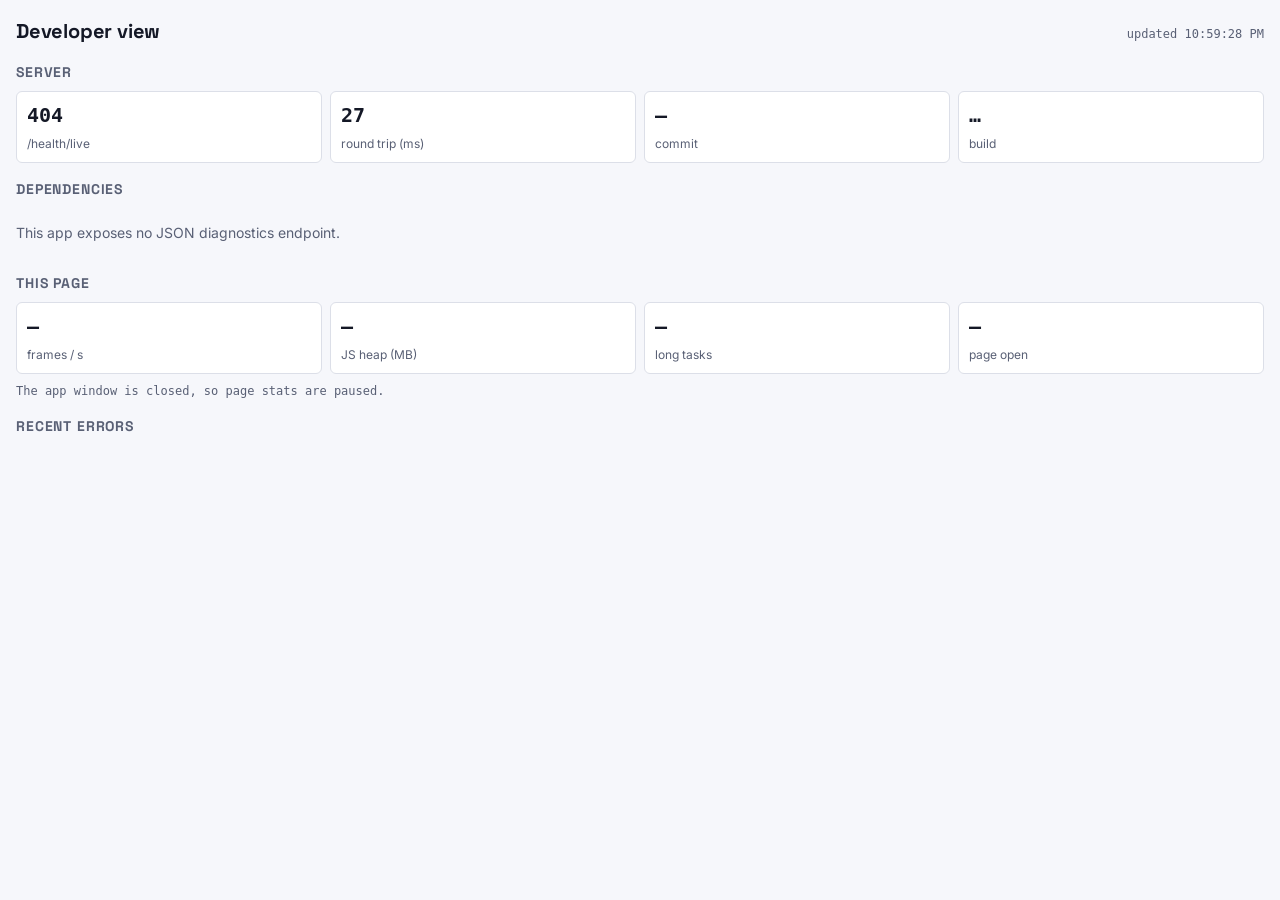
==== src/PoFightJudge.Client/wwwroot/po-dev.html @ a278e007 "chore: po look on fightjudge - one header, gear page, device theme, commit-date stamp, dev window Co" ====
<!doctype html>
<!-- po-dev.html — SAME FILE IN EVERY PO WEB APP (wwwroot/po-dev.html). Opened by Tab via js/po-devwindow.js. -->
<html lang="en">
<head>
  <meta charset="utf-8">
  <meta name="viewport" content="width=device-width, initial-scale=1">
  <meta name="robots" content="noindex">
  <title>Developer view</title>
  <link rel="stylesheet" href="css/po-tokens.css">
  <style>
    body { margin: 0; padding: 16px; display: grid; gap: 16px; }
    header { display: flex; justify-content: space-between; align-items: baseline; gap: 8px; }
    h1 { font-size: var(--po-text-lg); margin: 0; }
    .meta { color: var(--po-text-muted); font-size: var(--po-text-xs); font-family: var(--po-font-mono); }
    section { display: grid; gap: 8px; }
    h2 { font-size: var(--po-text-sm); margin: 0; text-transform: uppercase; letter-spacing: .06em; color: var(--po-text-muted); }
    .grid { display: grid; grid-template-columns: repeat(auto-fit, minmax(120px, 1fr)); gap: 8px; }
    .stat { background: var(--po-surface); border: 1px solid var(--po-border); border-radius: var(--po-radius-sm); padding: 8px 10px; }
    .stat b { display: block; font-family: var(--po-font-mono); font-size: var(--po-text-lg); font-variant-numeric: tabular-nums; }
    .stat span { font-size: var(--po-text-xs); color: var(--po-text-muted); }
    .row { display: grid; grid-template-columns: minmax(0, 1fr) auto auto; gap: 8px; align-items: center;
           background: var(--po-surface); border: 1px solid var(--po-border); border-radius: var(--po-radius-sm); padding: 6px 10px; font-size: var(--po-text-sm); }
    .row code { font-family: var(--po-font-mono); color: var(--po-text-muted); font-size: var(--po-text-xs); }
    ol { margin: 0; padding-left: 18px; font-family: var(--po-font-mono); font-size: var(--po-text-xs); display: grid; gap: 4px; }
    .empty { color: var(--po-text-muted); font-size: var(--po-text-sm); }
  </style>
</head>
<body>
  <header>
    <h1 id="app">Developer view</h1>
    <span class="meta" id="updated">starting…</span>
  </header>
  <section>
    <h2>Server</h2>
    <div class="grid">
      <div class="stat"><b id="live">…</b><span>/health/live</span></div>
      <div class="stat"><b id="latency">…</b><span>round trip (ms)</span></div>
      <div class="stat"><b id="commit">…</b><span>commit</span></div>
      <div class="stat"><b id="build">…</b><span>build</span></div>
    </div>
  </section>
  <section>
    <h2>Dependencies <span class="meta" id="source"></span></h2>
    <div id="deps" style="display:grid;gap:6px"><p class="empty">Checking…</p></div>
  </section>
  <section>
    <h2>This page</h2>
    <div class="grid">
      <div class="stat"><b id="fps">–</b><span>frames / s</span></div>
      <div class="stat"><b id="mem">–</b><span>JS heap (MB)</span></div>
      <div class="stat"><b id="longtasks">–</b><span>long tasks</span></div>
      <div class="stat"><b id="uptime">–</b><span>page open</span></div>
    </div>
    <div class="meta" id="route"></div>
  </section>
  <section>
    <h2>Recent errors</h2>
    <ol id="errors"></ol>
  </section>
  <script src="js/po-dev.js"></script>
</body>
</html>
---- src/PoFightJudge.Client/wwwroot/css/po-tokens.css ----
/* po-tokens.css — SAME FILE IN EVERY PO WEB APP. Do not edit one copy: change all ten together.
   One look for the estate: light and dark follow the device, one indigo accent, Inter for text,
   Space Grotesk for titles, one spacing ladder, one shell (header, version stamp, settings gear).
   Fonts are self-hosted (wwwroot/fonts/, variable woff2, latin subset): no external host, so no
   CSP change and no third-party request. App stylesheets alias their own variables to these
   tokens instead of defining new colours. */

@font-face {
  font-family: "Inter";
  src: url("../fonts/inter-latin.woff2") format("woff2");
  font-weight: 100 900;
  font-style: normal;
  font-display: swap;
}
@font-face {
  font-family: "Space Grotesk";
  src: url("../fonts/space-grotesk-latin.woff2") format("woff2");
  font-weight: 300 700;
  font-style: normal;
  font-display: swap;
}

:root {
  color-scheme: light dark;

  /* colour — light (default) */
  --po-bg: #f6f7fb;
  --po-surface: #ffffff;
  --po-surface-2: #eef0f6;
  --po-border: #dcdfe8;
  --po-text: #141826;
  --po-text-muted: #596075;
  --po-accent: #4f46e5;
  --po-accent-hover: #4338ca;
  --po-on-accent: #ffffff;
  --po-accent-soft: #e8e7fd;
  --po-success: #157f3d;
  --po-warning: #9a5b00;
  --po-danger: #c0262d;
  --po-info: #1d5fbf;
  --po-focus: #4f46e5;

  /* type */
  --po-font: "Inter", system-ui, -apple-system, "Segoe UI", Roboto, sans-serif;
  --po-font-display: "Space Grotesk", "Inter", system-ui, sans-serif;
  --po-font-mono: ui-monospace, "Cascadia Mono", Consolas, monospace;
  --po-text-xs: 0.75rem;
  --po-text-sm: 0.875rem;
  --po-text-md: 1rem;
  --po-text-lg: 1.25rem;
  --po-text-xl: 1.5rem;
  --po-text-2xl: 2rem;

  /* space, shape, depth */
  --po-space-1: 4px;
  --po-space-2: 8px;
  --po-space-3: 12px;
  --po-space-4: 16px;
  --po-space-5: 24px;
  --po-space-6: 32px;
  --po-radius-sm: 6px;
  --po-radius: 10px;
  --po-radius-pill: 999px;
  --po-shadow: 0 1px 2px rgb(16 20 38 / 6%), 0 4px 16px rgb(16 20 38 / 6%);
  --po-header-h: 56px;
  --po-z-header: 100;
  --po-z-stamp: 1000;

  /* Radzen bridge: apps that use Radzen inherit the accent and status colours. */
  --rz-primary: var(--po-accent);
  --rz-primary-light: var(--po-accent-hover);
  --rz-primary-lighter: var(--po-accent-soft);
  --rz-primary-dark: var(--po-accent-hover);
  --rz-on-primary: var(--po-on-accent);
  --rz-success: var(--po-success);
  --rz-warning: var(--po-warning);
  --rz-danger: var(--po-danger);
  --rz-info: var(--po-info);
  --rz-text-font-family: var(--po-font);
  --rz-body-background-color: var(--po-bg);
  --rz-base-background-color: var(--po-surface);
  --rz-text-color: var(--po-text);
}

@media (prefers-color-scheme: dark) {
  :root {
    --po-bg: #0f1117;
    --po-surface: #171a23;
    --po-surface-2: #1f2330;
    --po-border: #2c3142;
    --po-text: #e8eaf2;
    --po-text-muted: #a1a8bd;
    --po-accent: #8b85ff;
    --po-accent-hover: #a29dff;
    --po-on-accent: #0f1117;
    --po-accent-soft: #24224a;
    --po-success: #5fd08c;
    --po-warning: #f0b84f;
    --po-danger: #ff7b7b;
    --po-info: #79a8ff;
    --po-focus: #a29dff;
    --po-shadow: 0 1px 2px rgb(0 0 0 / 40%), 0 4px 16px rgb(0 0 0 / 30%);
  }
}

html { background: var(--po-bg); }
body {
  background: var(--po-bg);
  color: var(--po-text);
  font-family: var(--po-font);
  font-size: var(--po-text-md);
  line-height: 1.5;
}
h1, h2, h3, .po-display { font-family: var(--po-font-display); letter-spacing: -0.01em; }
:focus-visible { outline: 2px solid var(--po-focus); outline-offset: 2px; }

/* ── Shell: header (title upper-left; email + settings upper-right). Shown signed in AND out. ── */
.po-header {
  position: sticky;
  top: 0;
  z-index: var(--po-z-header);
  display: flex;
  align-items: center;
  justify-content: space-between;
  gap: var(--po-space-3);
  min-height: var(--po-header-h);
  padding: 0 max(var(--po-space-4), env(safe-area-inset-right, 0px)) 0 max(var(--po-space-4), env(safe-area-inset-left, 0px));
  background: var(--po-surface);
  border-bottom: 1px solid var(--po-border);
}
.po-header__title {
  display: inline-flex;
  align-items: center;
  gap: var(--po-space-2);
  min-width: 0;
  font-family: var(--po-font-display);
  font-size: var(--po-text-lg);
  font-weight: 600;
  color: var(--po-text);
  text-decoration: none;
  white-space: nowrap;
}
.po-header__actions {
  display: flex;
  align-items: center;
  gap: var(--po-space-2);
  flex-shrink: 0;
  min-width: 0;
}
.po-header__email {
  max-width: 28ch;
  overflow: hidden;
  text-overflow: ellipsis;
  white-space: nowrap;
  font-size: var(--po-text-sm);
  color: var(--po-text-muted);
}
@media (max-width: 480px) {
  .po-header__email { max-width: 16ch; font-size: var(--po-text-xs); }
}
.po-header__settings {
  display: inline-flex;
  align-items: center;
  justify-content: center;
  width: 40px;
  height: 40px;
  border-radius: 50%;
  border: 1px solid var(--po-border);
  background: var(--po-surface-2);
  color: var(--po-text);
  cursor: pointer;
  text-decoration: none;
}
.po-header__settings:hover { border-color: var(--po-accent); color: var(--po-accent); }
.po-header__settings svg { width: 20px; height: 20px; }

/* ── Shell: build stamp, vYYMMDD, fixed lower-right on every page ── */
.po-version {
  position: fixed;
  right: max(var(--po-space-3), env(safe-area-inset-right, 0px));
  bottom: max(var(--po-space-3), env(safe-area-inset-bottom, 0px));
  z-index: var(--po-z-stamp);
  padding: 2px 8px;
  border-radius: var(--po-radius-pill);
  background: var(--po-surface);
  border: 1px solid var(--po-border);
  color: var(--po-text-muted);
  font-family: var(--po-font-mono);
  font-size: var(--po-text-xs);
  line-height: 1.6;
  pointer-events: none;
  opacity: 0.9;
}
/* Apps with a bottom nav on phones lift the stamp above it by setting --po-stamp-lift. */
@media (max-width: 768px) {
  .po-version { bottom: calc(max(var(--po-space-3), env(safe-area-inset-bottom, 0px)) + var(--po-stamp-lift, 0px)); }
}

/* ── Shell: /diag status cards ── */
.po-diag { display: grid; gap: var(--po-space-4); max-width: 960px; margin: 0 auto; padding: var(--po-space-5) var(--po-space-4); }
.po-diag__group { display: grid; gap: var(--po-space-2); }
.po-diag__card {
  display: grid;
  grid-template-columns: minmax(0, 1fr) auto;
  gap: var(--po-space-1) var(--po-space-3);
  padding: var(--po-space-3) var(--po-space-4);
  background: var(--po-surface);
  border: 1px solid var(--po-border);
  border-radius: var(--po-radius);
}
.po-badge { display: inline-block; padding: 2px 10px; border-radius: var(--po-radius-pill); font-size: var(--po-text-xs); font-weight: 600; }
.po-badge--ok { color: var(--po-success); background: color-mix(in srgb, var(--po-success) 14%, transparent); }
.po-badge--warn { color: var(--po-warning); background: color-mix(in srgb, var(--po-warning) 16%, transparent); }
.po-badge--bad { color: var(--po-danger); background: color-mix(in srgb, var(--po-danger) 14%, transparent); }
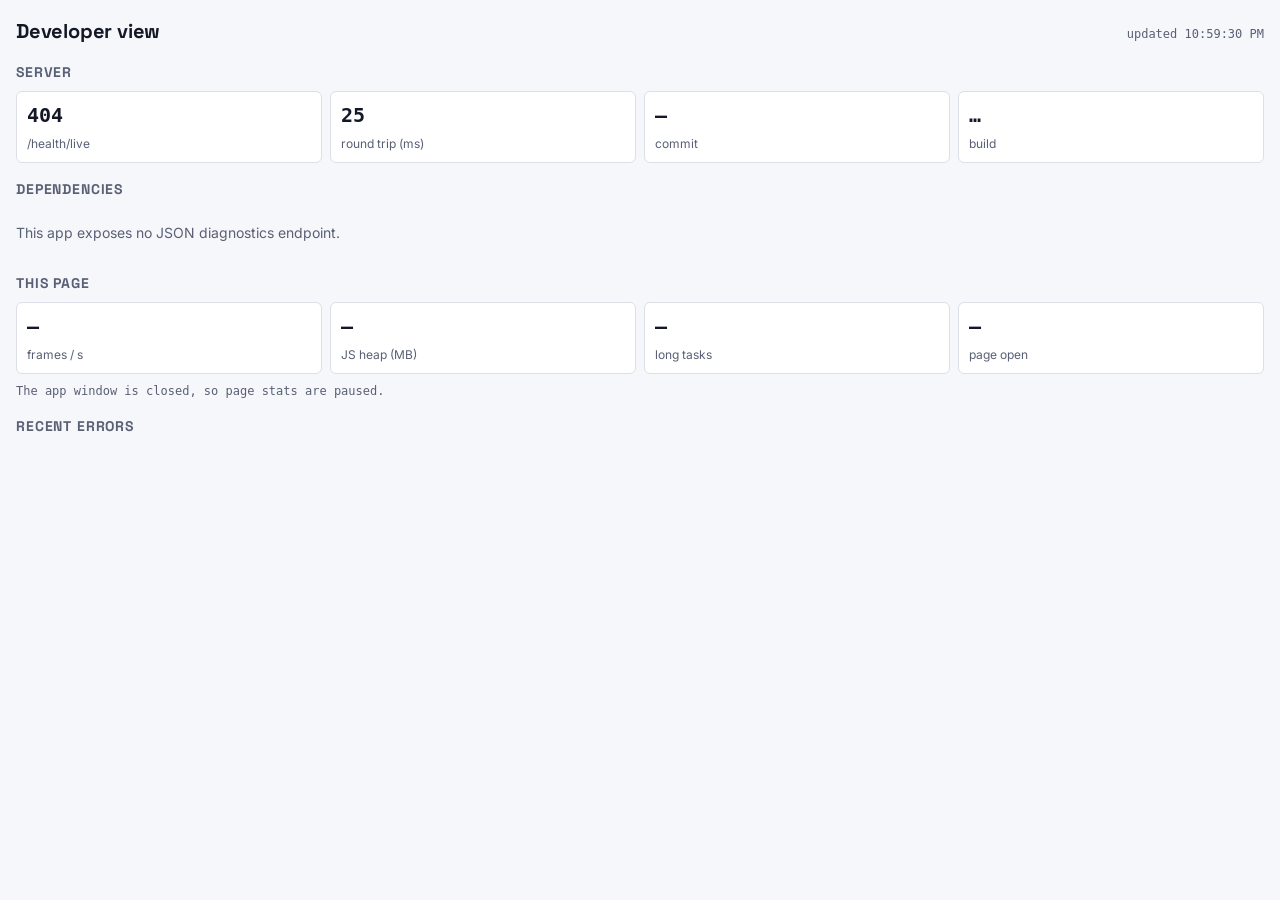
==== commit 62751a2c: "Apply Po web standard: System status /diag, DiagReportDto contract, and tokens" ====
--- a/src/PoFightJudge.Client/wwwroot/po-dev.html
+++ b/src/PoFightJudge.Client/wwwroot/po-dev.html
@@ -1,5 +1,5 @@
 <!doctype html>
-<!-- po-dev.html — SAME FILE IN EVERY PO WEB APP (wwwroot/po-dev.html). Opened by Tab via js/po-devwindow.js. -->
+<!-- po-dev.html — this app's developer window (this repo owns it). Opened by Tab via js/po-devwindow.js. -->
 <html lang="en">
 <head>
   <meta charset="utf-8">
--- a/src/PoFightJudge.Client/wwwroot/css/po-tokens.css
+++ b/src/PoFightJudge.Client/wwwroot/css/po-tokens.css
@@ -1,9 +1,9 @@
-/* po-tokens.css — SAME FILE IN EVERY PO WEB APP. Do not edit one copy: change all ten together.
-   One look for the estate: light and dark follow the device, one indigo accent, Inter for text,
-   Space Grotesk for titles, one spacing ladder, one shell (header, version stamp, settings gear).
-   Fonts are self-hosted (wwwroot/fonts/, variable woff2, latin subset): no external host, so no
-   CSP change and no third-party request. App stylesheets alias their own variables to these
-   tokens instead of defining new colours. */
+/* po-tokens.css — this app's design tokens and the Po page shell (header, Sign in button, version badge, /diag).
+   It follows the Po web standard in AGENTS.md; this repo owns the file and may change it freely.
+   Light and dark follow the device, one indigo accent, Inter for text, Space Grotesk for titles, one spacing
+   ladder. Fonts are self-hosted (wwwroot/fonts/, variable woff2, latin subset): no external host, so no CSP
+   change and no third-party request. App stylesheets alias their own variables to these tokens instead of
+   defining new colours. */
 
 @font-face {
   font-family: "Inter";
@@ -39,6 +39,11 @@
   --po-danger: #c0262d;
   --po-info: #1d5fbf;
   --po-focus: #4f46e5;
+  /* status backgrounds: text on them is always --po-text (never warning-on-peach) */
+  --po-success-soft: #e3f4e9;
+  --po-warning-soft: #fdf0d5;
+  --po-danger-soft: #fde4e4;
+  --po-info-soft: #e1ecfb;
 
   /* type */
   --po-font: "Inter", system-ui, -apple-system, "Segoe UI", Roboto, sans-serif;
@@ -99,6 +104,10 @@
     --po-danger: #ff7b7b;
     --po-info: #79a8ff;
     --po-focus: #a29dff;
+    --po-success-soft: #163323;
+    --po-warning-soft: #3a2c10;
+    --po-danger-soft: #3f1c1f;
+    --po-info-soft: #172a47;
     --po-shadow: 0 1px 2px rgb(0 0 0 / 40%), 0 4px 16px rgb(0 0 0 / 30%);
   }
 }
@@ -208,7 +217,85 @@
   border: 1px solid var(--po-border);
   border-radius: var(--po-radius);
 }
-.po-badge { display: inline-block; padding: 2px 10px; border-radius: var(--po-radius-pill); font-size: var(--po-text-xs); font-weight: 600; }
-.po-badge--ok { color: var(--po-success); background: color-mix(in srgb, var(--po-success) 14%, transparent); }
-.po-badge--warn { color: var(--po-warning); background: color-mix(in srgb, var(--po-warning) 16%, transparent); }
-.po-badge--bad { color: var(--po-danger); background: color-mix(in srgb, var(--po-danger) 14%, transparent); }
+/* ── Shell: main never runs under the version badge (or under a phone bottom nav, via --po-stamp-lift) ── */
+main {
+  padding-bottom: calc(var(--po-space-6) + env(safe-area-inset-bottom, 0px));
+}
+@media (max-width: 768px) {
+  main { padding-bottom: calc(var(--po-space-6) + var(--po-stamp-lift, 0px) + env(safe-area-inset-bottom, 0px)); }
+}
+
+/* ── Shell: the one Sign in button (and any link that looks like a button), same on every page ── */
+.po-link-btn {
+  display: inline-flex;
+  align-items: center;
+  justify-content: center;
+  gap: 0.4rem;
+  min-height: 2.5rem;
+  padding: 0 1rem;
+  border: 1px solid var(--po-accent);
+  border-radius: 4px;
+  font-family: var(--po-font);
+  font-size: 0.875rem;
+  font-weight: 500;
+  letter-spacing: 0.09em;
+  text-transform: uppercase;
+  text-decoration: none;
+  white-space: nowrap;
+  cursor: pointer;
+  transition: filter 120ms;
+}
+.po-link-btn.filled { background: var(--po-accent); color: var(--po-on-accent); }
+.po-link-btn.outlined { background: transparent; color: var(--po-accent); }
+.po-link-btn.small { min-height: 2rem; padding: 0 0.75rem; font-size: 0.8rem; }
+.po-link-btn:hover { filter: brightness(1.08); }
+.po-link-btn:focus-visible { outline: 2px solid var(--po-focus); outline-offset: 2px; }
+.po-link-btn[disabled] { opacity: 0.6; cursor: default; }
+
+/* ── Status pills: --po-text on a soft background, so every pill reads at ≥ 4.5:1 in light and dark ── */
+.po-badge {
+  display: inline-block;
+  padding: 2px 10px;
+  border-radius: var(--po-radius-pill);
+  border: 1px solid var(--po-border);
+  color: var(--po-text);
+  background: var(--po-surface-2);
+  font-size: var(--po-text-xs);
+  font-weight: 600;
+  white-space: nowrap;
+}
+.po-badge--ok { background: var(--po-success-soft); border-color: var(--po-success); }
+.po-badge--warn { background: var(--po-warning-soft); border-color: var(--po-warning); }
+.po-badge--bad { background: var(--po-danger-soft); border-color: var(--po-danger); }
+
+/* ── /diag: "System status" — banner, then API, Data, Services; one card per check ── */
+.po-diag__head { display: flex; align-items: center; justify-content: space-between; gap: var(--po-space-3); flex-wrap: wrap; }
+.po-diag__head h1 { margin: 0; font-size: var(--po-text-2xl); color: var(--po-text); }
+.po-diag__banner {
+  display: grid;
+  gap: var(--po-space-1);
+  padding: var(--po-space-3) var(--po-space-4);
+  border-radius: var(--po-radius);
+  border: 1px solid var(--po-border);
+  border-left-width: 4px;
+  background: var(--po-surface-2);
+  color: var(--po-text);
+}
+.po-diag__banner strong { font-family: var(--po-font-display); font-size: var(--po-text-lg); }
+.po-diag__banner--ok { background: var(--po-success-soft); border-color: var(--po-success); }
+.po-diag__banner--warn { background: var(--po-warning-soft); border-color: var(--po-warning); }
+.po-diag__banner--bad { background: var(--po-danger-soft); border-color: var(--po-danger); }
+.po-diag__group h2 { margin: var(--po-space-3) 0 0; font-size: var(--po-text-lg); color: var(--po-text); }
+.po-diag__what { display: grid; gap: 2px; min-width: 0; }
+.po-diag__label { font-weight: 600; color: var(--po-text); }
+.po-diag__purpose,
+.po-diag__meta { font-size: var(--po-text-sm); color: var(--po-text-muted); }
+.po-diag__facts { display: inline-flex; align-items: center; gap: var(--po-space-2); justify-self: end; }
+.po-diag__latency { font-family: var(--po-font-mono); font-size: var(--po-text-xs); color: var(--po-text-muted); white-space: nowrap; }
+.po-diag__detail { grid-column: 1 / -1; font-size: var(--po-text-sm); color: var(--po-text); overflow-wrap: anywhere; }
+.po-diag__problem { grid-column: 1 / -1; font-size: var(--po-text-sm); color: var(--po-text); overflow-wrap: anywhere; }
+.po-diag__problem::before { content: "Problem: "; font-weight: 600; }
+@media (max-width: 480px) {
+  .po-diag__card { grid-template-columns: minmax(0, 1fr); }
+  .po-diag__facts { justify-self: start; }
+}
